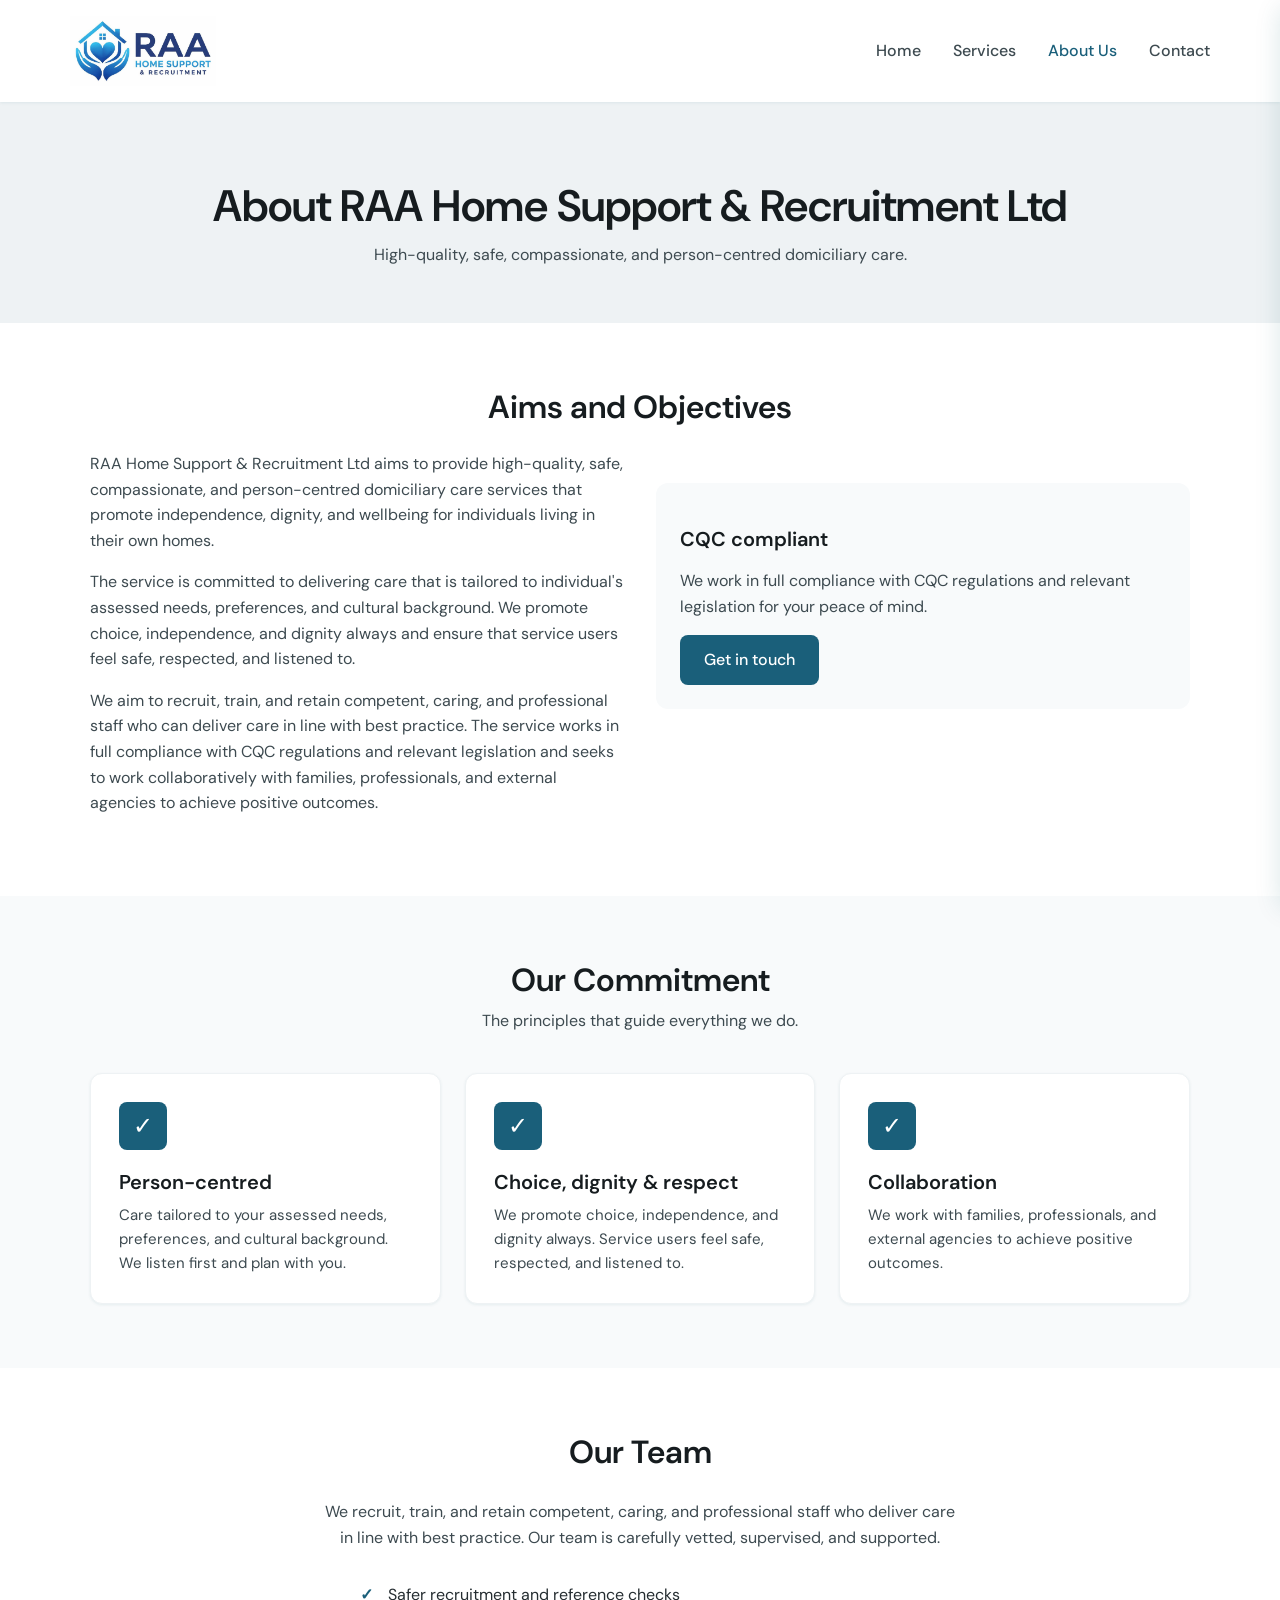
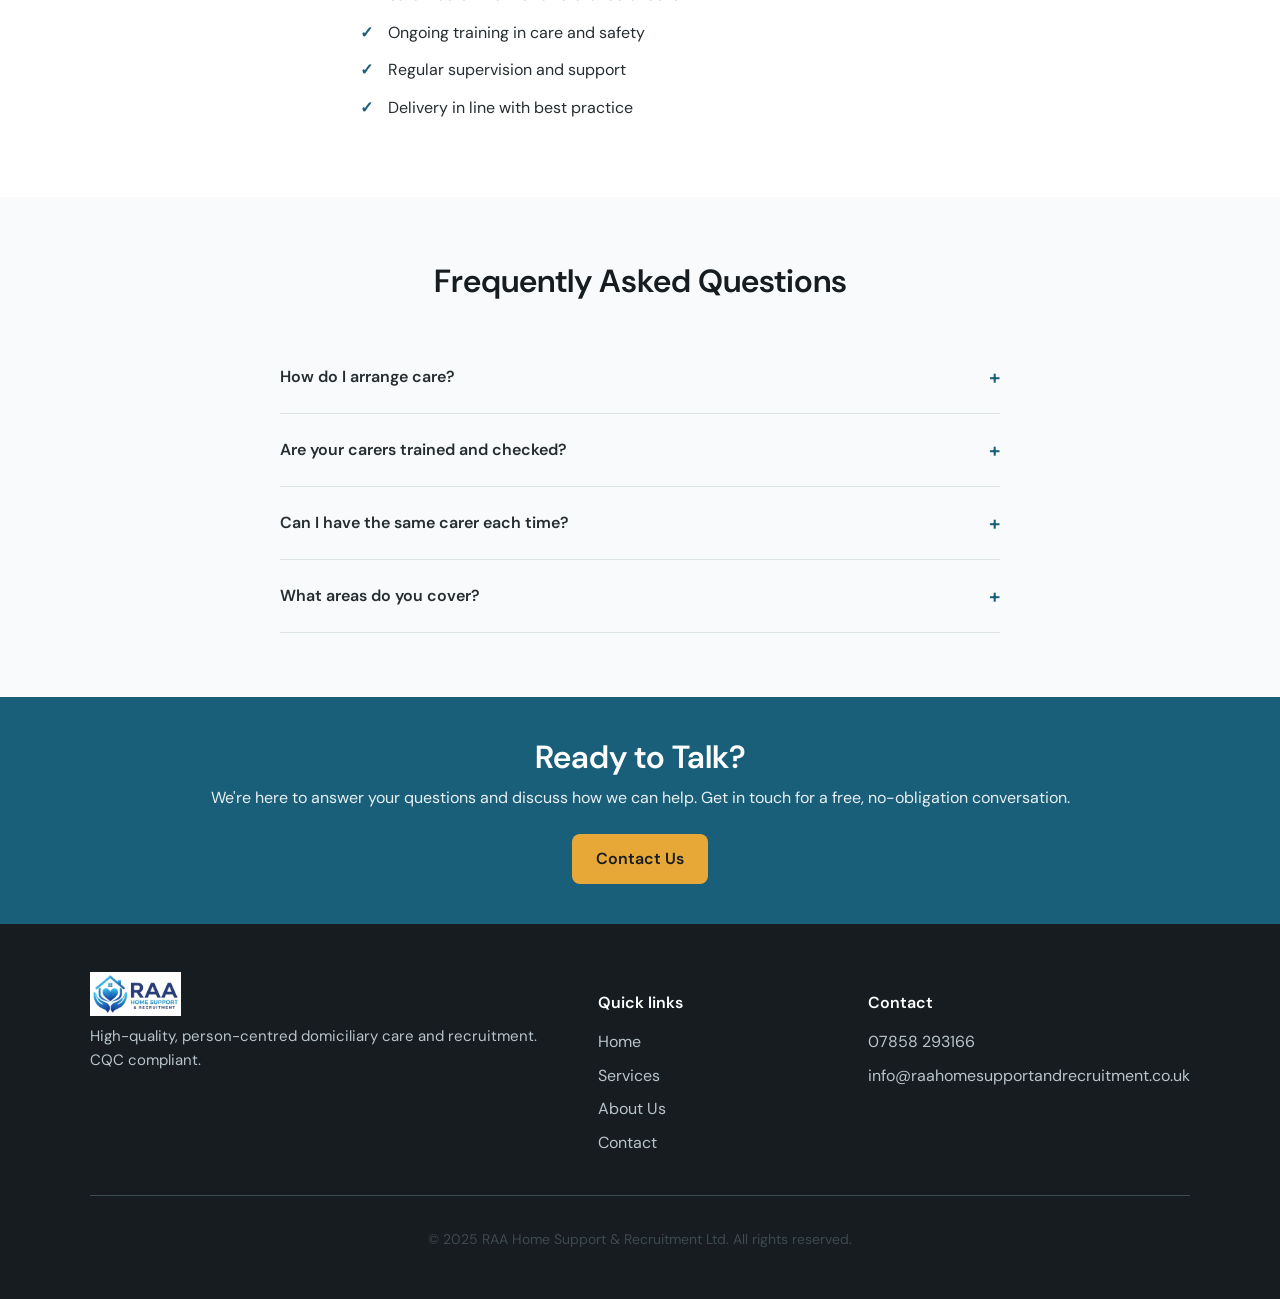
==== about.html @ 4ff9f817 "Initial project upload" ====
<!DOCTYPE html>
<html lang="en">
<head>
  <meta charset="UTF-8">
  <meta name="viewport" content="width=device-width, initial-scale=1.0">
  <meta name="description" content="About RAA Home Support & Recruitment Ltd: our aims, objectives, and commitment to high-quality, person-centred domiciliary care and CQC compliance.">
  <title>About Us | RAA Home Support &amp; Recruitment Ltd</title>
  <link rel="preconnect" href="https://fonts.googleapis.com">
  <link rel="preconnect" href="https://fonts.gstatic.com" crossorigin>
  <link href="https://fonts.googleapis.com/css2?family=DM+Sans:ital,opsz,wght@0,9..40,400;0,9..40,500;0,9..40,600;0,9..40,700;1,9..40,400&display=swap" rel="stylesheet">
  <link rel="stylesheet" href="css/styles.css">
</head>
<body>
  <header class="site-header">
    <div class="container header-inner">
      <a href="index.html" class="logo-link"><img src="assets/logo.png" alt="RAA Home Support &amp; Recruitment Ltd" class="logo-img"></a>
      <nav class="nav-desktop">
        <ul>
          <li><a href="index.html">Home</a></li>
          <li><a href="services.html">Services</a></li>
          <li><a href="about.html" class="active">About Us</a></li>
          <li><a href="contact.html">Contact</a></li>
        </ul>
      </nav>
      <button class="nav-toggle" id="navToggle" aria-label="Open menu">
        <span aria-hidden="true">☰</span>
      </button>
    </div>
    <div class="overlay" id="overlay" aria-hidden="true"></div>
    <nav class="nav-mobile" id="navMobile" aria-label="Mobile menu">
      <button class="nav-mobile-close" id="navClose" aria-label="Close menu">×</button>
      <ul>
        <li><a href="index.html">Home</a></li>
        <li><a href="services.html">Services</a></li>
        <li><a href="about.html">About Us</a></li>
        <li><a href="contact.html">Contact</a></li>
      </ul>
    </nav>
  </header>

  <main>
    <section class="page-hero">
      <div class="container">
        <h1>About RAA Home Support &amp; Recruitment Ltd</h1>
        <p>High-quality, safe, compassionate, and person-centred domiciliary care.</p>
      </div>
    </section>

    <section class="section" id="aims-objectives">
      <div class="container">
        <h2 class="text-center" style="margin-bottom: 1.5rem;">Aims and Objectives</h2>
        <div class="two-col">
          <div>
            <p>RAA Home Support &amp; Recruitment Ltd aims to provide high-quality, safe, compassionate, and person-centred domiciliary care services that promote independence, dignity, and wellbeing for individuals living in their own homes.</p>
            <p>The service is committed to delivering care that is tailored to individual's assessed needs, preferences, and cultural background. We promote choice, independence, and dignity always and ensure that service users feel safe, respected, and listened to.</p>
            <p>We aim to recruit, train, and retain competent, caring, and professional staff who can deliver care in line with best practice. The service works in full compliance with CQC regulations and relevant legislation and seeks to work collaboratively with families, professionals, and external agencies to achieve positive outcomes.</p>
          </div>
          <div class="contact-info-card">
            <h3>CQC compliant</h3>
            <p>We work in full compliance with CQC regulations and relevant legislation for your peace of mind.</p>
            <a href="contact.html" class="btn btn--primary" style="margin-top: 0.5rem;">Get in touch</a>
          </div>
        </div>
      </div>
    </section>

    <section class="section section--alt">
      <div class="container">
        <div class="section-title">
          <h2>Our Commitment</h2>
          <p>The principles that guide everything we do.</p>
        </div>
        <div class="card-grid card-grid--3">
          <div class="card">
            <div class="card-icon" aria-hidden="true">✓</div>
            <h3>Person-centred</h3>
            <p>Care tailored to your assessed needs, preferences, and cultural background. We listen first and plan with you.</p>
          </div>
          <div class="card">
            <div class="card-icon" aria-hidden="true">✓</div>
            <h3>Choice, dignity &amp; respect</h3>
            <p>We promote choice, independence, and dignity always. Service users feel safe, respected, and listened to.</p>
          </div>
          <div class="card">
            <div class="card-icon" aria-hidden="true">✓</div>
            <h3>Collaboration</h3>
            <p>We work with families, professionals, and external agencies to achieve positive outcomes.</p>
          </div>
        </div>
      </div>
    </section>

    <section class="section">
      <div class="container">
        <h2 class="text-center">Our Team</h2>
        <p class="text-center" style="max-width: 640px; margin: 0 auto 2rem;">We recruit, train, and retain competent, caring, and professional staff who deliver care in line with best practice. Our team is carefully vetted, supervised, and supported.</p>
        <ul class="list-check" style="max-width: 560px; margin: 0 auto;">
          <li>Safer recruitment and reference checks</li>
          <li>Ongoing training in care and safety</li>
          <li>Regular supervision and support</li>
          <li>Delivery in line with best practice</li>
        </ul>
      </div>
    </section>

    <section class="section section--alt">
      <div class="container">
        <div class="section-title">
          <h2>Frequently Asked Questions</h2>
        </div>
        <div class="faq-list">
          <details class="faq-item">
            <summary>How do I arrange care?</summary>
            <div>Get in touch by phone or our contact form. We'll have a conversation about your needs and, if you wish, arrange a visit to discuss a care plan and costs. There's no obligation.</div>
          </details>
          <details class="faq-item">
            <summary>Are your carers trained and checked?</summary>
            <div>Yes. We recruit, train, and retain competent staff using safer recruitment practices. We are a registered provider and work in full compliance with CQC regulations.</div>
          </details>
          <details class="faq-item">
            <summary>Can I have the same carer each time?</summary>
            <div>We aim to provide consistent carers wherever possible so you can build a relationship and feel comfortable. We'll discuss this when we plan your care.</div>
          </details>
          <details class="faq-item">
            <summary>What areas do you cover?</summary>
            <div>Please contact us to confirm whether we cover your area. We'll let you know and, if we do, we can arrange a visit or call to discuss your needs.</div>
          </details>
        </div>
      </div>
    </section>

    <section class="cta-strip">
      <div class="container">
        <h2>Ready to Talk?</h2>
        <p>We're here to answer your questions and discuss how we can help. Get in touch for a free, no-obligation conversation.</p>
        <a href="contact.html" class="btn btn--accent">Contact Us</a>
      </div>
    </section>
  </main>

  <footer class="site-footer">
    <div class="container">
      <div class="footer-grid">
        <div class="footer-brand">
          <a href="index.html" class="logo-link"><img src="assets/logo.png" alt="RAA Home Support &amp; Recruitment Ltd" class="logo-img footer-logo"></a>
          <p>High-quality, person-centred domiciliary care and recruitment. CQC compliant.</p>
        </div>
        <div class="footer-nav">
          <h4>Quick links</h4>
          <ul>
            <li><a href="index.html">Home</a></li>
            <li><a href="services.html">Services</a></li>
            <li><a href="about.html">About Us</a></li>
            <li><a href="contact.html">Contact</a></li>
          </ul>
        </div>
        <div class="footer-nav">
          <h4>Contact</h4>
          <ul>
            <li><a href="tel:+447858293166">07858 293166</a></li>
            <li><a href="mailto:info@raahomesupportandrecruitment.co.uk">info@raahomesupportandrecruitment.co.uk</a></li>
          </ul>
        </div>
      </div>
      <div class="footer-bottom">
        <p>&copy; 2025 RAA Home Support &amp; Recruitment Ltd. All rights reserved.</p>
      </div>
    </div>
  </footer>

  <script src="js/main.js"></script>
</body>
</html>
---- css/styles.css ----
/* RAA Home Support & Recruitment Ltd - Professional Care Company Website */
:root {
  --color-primary: #1a5f7a;
  --color-primary-light: #2a7a98;
  --color-primary-dark: #0f4154;
  --color-accent: #e8a838;
  --color-accent-light: #f5c76b;
  --color-neutral-50: #f8fafb;
  --color-neutral-100: #eef2f4;
  --color-neutral-200: #dce4e8;
  --color-neutral-300: #b8c5cc;
  --color-neutral-600: #5a6b73;
  --color-neutral-700: #3d4a50;
  --color-neutral-800: #252d31;
  --color-neutral-900: #161c1f;
  --color-white: #ffffff;
  --font-heading: 'DM Sans', -apple-system, BlinkMacSystemFont, sans-serif;
  --font-body: 'DM Sans', -apple-system, BlinkMacSystemFont, sans-serif;
  --shadow-sm: 0 1px 3px rgba(13, 92, 99, 0.08);
  --shadow-md: 0 4px 12px rgba(13, 92, 99, 0.12);
  --shadow-lg: 0 8px 24px rgba(13, 92, 99, 0.14);
  --radius: 8px;
  --radius-lg: 12px;
  --transition: 0.2s ease;
}

*,
*::before,
*::after {
  box-sizing: border-box;
}

html {
  scroll-behavior: smooth;
}

body {
  margin: 0;
  font-family: var(--font-body);
  font-size: 1rem;
  line-height: 1.6;
  color: var(--color-neutral-800);
  background: var(--color-white);
}

img {
  max-width: 100%;
  height: auto;
  display: block;
}

a {
  color: var(--color-primary);
  text-decoration: none;
  transition: color var(--transition);
}

a:hover {
  color: var(--color-primary-dark);
}

/* Typography */
h1, h2, h3, h4 {
  font-family: var(--font-heading);
  font-weight: 600;
  line-height: 1.25;
  color: var(--color-neutral-900);
}

h1 { font-size: clamp(1.875rem, 4vw, 2.75rem); }
h2 { font-size: clamp(1.5rem, 3vw, 2rem); margin-top: 0; }
h3 { font-size: 1.25rem; }

p {
  margin: 0 0 1rem;
  color: var(--color-neutral-700);
}

/* Layout */
.container {
  width: 100%;
  max-width: 1140px;
  margin: 0 auto;
  padding: 0 1.25rem;
}

.section {
  padding: 4rem 0;
}

.section--alt {
  background: var(--color-neutral-50);
}

.section-title {
  text-align: center;
  margin-bottom: 2.5rem;
}

.section-title h2 {
  margin-bottom: 0.5rem;
}

.section-title p {
  max-width: 560px;
  margin-left: auto;
  margin-right: auto;
}

/* Header & Navigation */
.site-header {
  position: sticky;
  top: 0;
  z-index: 100;
  background: var(--color-white);
  box-shadow: var(--shadow-sm);
}

.header-inner {
  display: flex;
  align-items: center;
  justify-content: space-between;
  padding: 1rem 0;
  gap: 1rem;
}

.logo-link {
  display: flex;
  align-items: center;
}

.logo-img {
  height: 70px;
  width: auto;
  object-fit: contain;
}

.logo {
  font-size: 1.5rem;
  font-weight: 700;
  color: var(--color-primary);
  letter-spacing: -0.02em;
}

.logo span {
  color: var(--color-accent);
}

.nav-desktop {
  display: none;
}

.nav-desktop ul {
  list-style: none;
  margin: 0;
  padding: 0;
  display: flex;
  gap: 2rem;
}

.nav-desktop a {
  color: var(--color-neutral-700);
  font-weight: 500;
}

.nav-desktop a:hover,
.nav-desktop a.active {
  color: var(--color-primary);
}

.nav-toggle {
  background: none;
  border: none;
  padding: 0.5rem;
  cursor: pointer;
  color: var(--color-neutral-700);
  font-size: 1.5rem;
  line-height: 1;
}

.nav-mobile {
  position: fixed;
  top: 0;
  right: 0;
  width: 280px;
  max-width: 85vw;
  height: 100vh;
  background: var(--color-white);
  box-shadow: var(--shadow-lg);
  padding: 2rem;
  transform: translateX(100%);
  transition: transform var(--transition);
  z-index: 200;
}

.nav-mobile.open {
  transform: translateX(0);
}

.nav-mobile ul {
  list-style: none;
  margin: 0;
  padding: 0;
}

.nav-mobile li {
  border-bottom: 1px solid var(--color-neutral-100);
}

.nav-mobile a {
  display: block;
  padding: 1rem 0;
  color: var(--color-neutral-800);
  font-weight: 500;
}

.nav-mobile-close {
  position: absolute;
  top: 1rem;
  right: 1rem;
  background: none;
  border: none;
  font-size: 1.5rem;
  cursor: pointer;
  color: var(--color-neutral-600);
}

.overlay {
  position: fixed;
  inset: 0;
  background: rgba(0,0,0,0.4);
  opacity: 0;
  visibility: hidden;
  transition: opacity var(--transition), visibility var(--transition);
  z-index: 199;
}

.overlay.open {
  opacity: 1;
  visibility: visible;
}

@media (min-width: 768px) {
  .nav-desktop { display: flex; }
  .nav-toggle { display: none; }
}

/* Buttons */
.btn {
  display: inline-flex;
  align-items: center;
  justify-content: center;
  padding: 0.75rem 1.5rem;
  font-family: var(--font-body);
  font-size: 1rem;
  font-weight: 600;
  border-radius: var(--radius);
  border: none;
  cursor: pointer;
  transition: background var(--transition), color var(--transition), box-shadow var(--transition);
}

.btn--primary {
  background: var(--color-primary);
  color: var(--color-white);
}

.btn--primary:hover {
  background: var(--color-primary-dark);
  box-shadow: var(--shadow-md);
}

.btn--accent {
  background: var(--color-accent);
  color: var(--color-neutral-900);
}

.btn--accent:hover {
  background: var(--color-accent-light);
}

.btn--outline {
  background: transparent;
  color: var(--color-primary);
  border: 2px solid var(--color-primary);
}

.btn--outline:hover {
  background: var(--color-primary);
  color: var(--color-white);
}

/* Hero */
.hero {
  background: linear-gradient(135deg, var(--color-primary-dark) 0%, var(--color-primary) 50%, var(--color-primary-light) 100%);
  color: var(--color-white);
  padding: 4rem 0 5rem;
  text-align: center;
}

.hero h1 {
  color: var(--color-white);
  margin-bottom: 1rem;
}

.hero p {
  font-size: 1.125rem;
  max-width: 560px;
  margin: 0 auto 2rem;
  color: rgba(255,255,255,0.92);
}

.hero .btn {
  margin: 0 0.5rem 0.5rem 0;
}

/* Cards */
.card-grid {
  display: grid;
  gap: 1.5rem;
}

@media (min-width: 640px) {
  .card-grid { grid-template-columns: repeat(2, 1fr); }
}

@media (min-width: 960px) {
  .card-grid--3 { grid-template-columns: repeat(3, 1fr); }
  .card-grid--4 { grid-template-columns: repeat(4, 1fr); }
}

.card {
  background: var(--color-white);
  border-radius: var(--radius-lg);
  box-shadow: var(--shadow-sm);
  padding: 1.75rem;
  transition: box-shadow var(--transition), transform var(--transition);
  border: 1px solid var(--color-neutral-100);
}

.card:hover {
  box-shadow: var(--shadow-md);
}

.card-icon {
  width: 48px;
  height: 48px;
  border-radius: var(--radius);
  background: var(--color-primary);
  color: var(--color-white);
  display: flex;
  align-items: center;
  justify-content: center;
  font-size: 1.5rem;
  margin-bottom: 1rem;
}

.card h3 {
  margin-bottom: 0.5rem;
}

.card p {
  margin: 0;
  font-size: 0.9375rem;
}

/* CTA strip */
.cta-strip {
  background: var(--color-primary);
  color: var(--color-white);
  padding: 2.5rem 0;
  text-align: center;
}

.cta-strip h2 {
  color: var(--color-white);
  margin-bottom: 0.5rem;
}

.cta-strip p {
  margin: 0 0 1.5rem;
  color: rgba(255,255,255,0.9);
}

/* Footer */
.site-footer {
  background: var(--color-neutral-900);
  color: var(--color-neutral-300);
  padding: 3rem 0 2rem;
}

.footer-grid {
  display: grid;
  gap: 2rem;
  margin-bottom: 2rem;
}

@media (min-width: 640px) {
  .footer-grid { grid-template-columns: repeat(2, 1fr); }
}

@media (min-width: 960px) {
  .footer-grid { grid-template-columns: 2fr 1fr 1fr; }
}

.footer-logo {
  height: 44px;
}

.footer-brand .logo {
  color: var(--color-white);
}

.footer-brand p {
  margin: 0.5rem 0 0;
  font-size: 0.9375rem;
  color: var(--color-neutral-300);
}

.footer-nav h4 {
  color: var(--color-white);
  font-size: 1rem;
  margin-bottom: 1rem;
}

.footer-nav ul {
  list-style: none;
  margin: 0;
  padding: 0;
}

.footer-nav li {
  margin-bottom: 0.5rem;
}

.footer-nav a {
  color: var(--color-neutral-300);
}

.footer-nav a:hover {
  color: var(--color-white);
}

.footer-bottom {
  padding-top: 2rem;
  border-top: 1px solid var(--color-neutral-700);
  text-align: center;
  font-size: 0.875rem;
  color: var(--color-neutral-600);
}

/* Page headers */
.page-hero {
  background: var(--color-neutral-100);
  padding: 2.5rem 0;
  text-align: center;
}

.page-hero h1 {
  margin-bottom: 0.5rem;
}

/* Forms */
.form-group {
  margin-bottom: 1.25rem;
}

.form-group label {
  display: block;
  font-weight: 500;
  margin-bottom: 0.375rem;
  color: var(--color-neutral-800);
}

.form-group input,
.form-group textarea,
.form-group select {
  width: 100%;
  padding: 0.75rem 1rem;
  font-family: var(--font-body);
  font-size: 1rem;
  border: 1px solid var(--color-neutral-200);
  border-radius: var(--radius);
  transition: border-color var(--transition);
}

.form-group input:focus,
.form-group textarea:focus {
  outline: none;
  border-color: var(--color-primary);
}

.form-group textarea {
  min-height: 140px;
  resize: vertical;
}

.contact-form {
  max-width: 520px;
  margin: 0 auto;
}

/* Two-column layout */
.two-col {
  display: grid;
  gap: 2rem;
  align-items: start;
}

@media (min-width: 768px) {
  .two-col { grid-template-columns: 1fr 1fr; }
}

/* List with checkmarks */
.list-check {
  list-style: none;
  margin: 0;
  padding: 0;
}

.list-check li {
  position: relative;
  padding-left: 1.75rem;
  margin-bottom: 0.75rem;
}

.list-check li::before {
  content: "✓";
  position: absolute;
  left: 0;
  color: var(--color-primary);
  font-weight: 700;
}

/* FAQ */
.faq-list {
  max-width: 720px;
  margin: 0 auto;
}

.faq-item {
  border-bottom: 1px solid var(--color-neutral-200);
}

.faq-item summary {
  padding: 1.25rem 0;
  font-weight: 600;
  cursor: pointer;
  list-style: none;
  display: flex;
  justify-content: space-between;
  align-items: center;
  gap: 1rem;
}

.faq-item summary::-webkit-details-marker {
  display: none;
}

.faq-item summary::after {
  content: "+";
  font-size: 1.25rem;
  color: var(--color-primary);
}

.faq-item[open] summary::after {
  content: "−";
}

.faq-item div {
  padding-bottom: 1.25rem;
  color: var(--color-neutral-700);
}

/* Contact info block */
.contact-info-card {
  background: var(--color-neutral-50);
  border-radius: var(--radius-lg);
  padding: 1.5rem;
  margin-top: 2rem;
}

.contact-info-card h3 {
  margin-bottom: 1rem;
}

.contact-info-card p {
  margin: 0 0 0.5rem;
}

.contact-info-card a {
  font-weight: 500;
}

/* Utility */
.text-center { text-align: center; }
.mt-0 { margin-top: 0; }
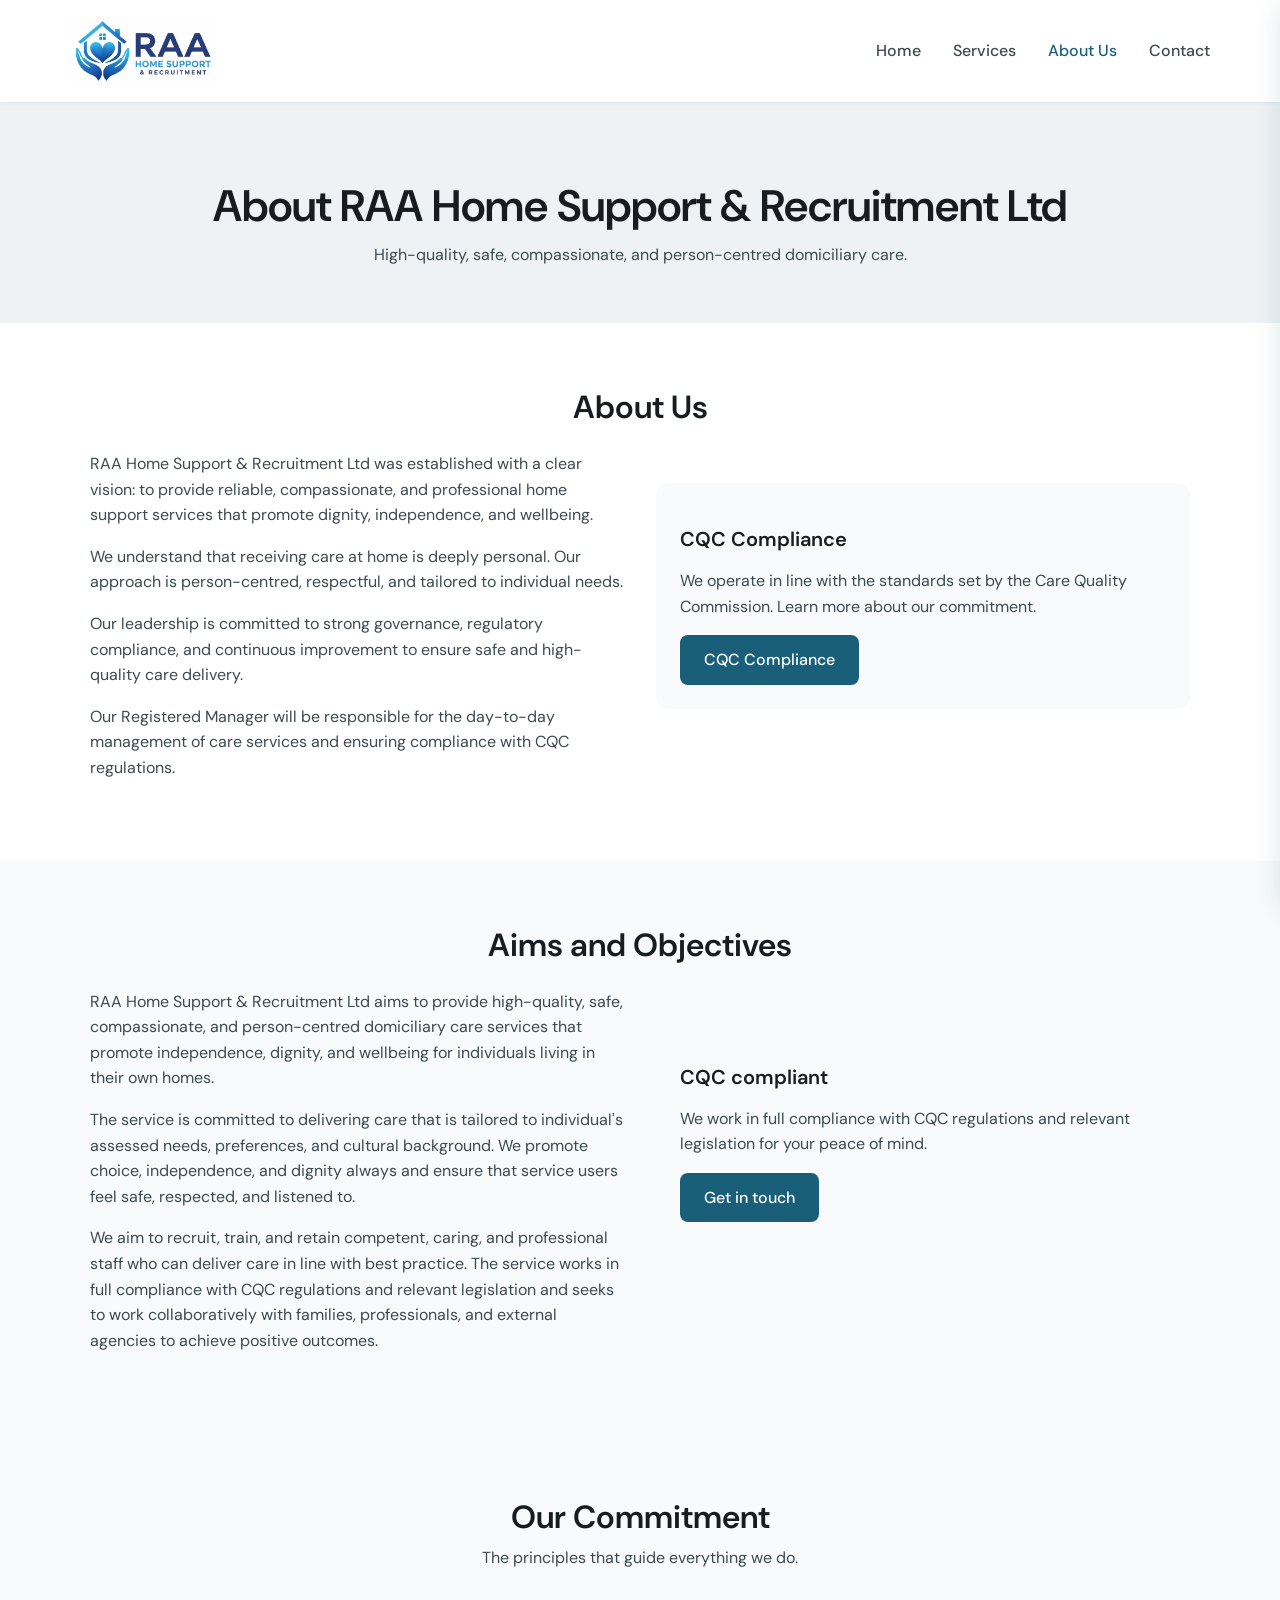
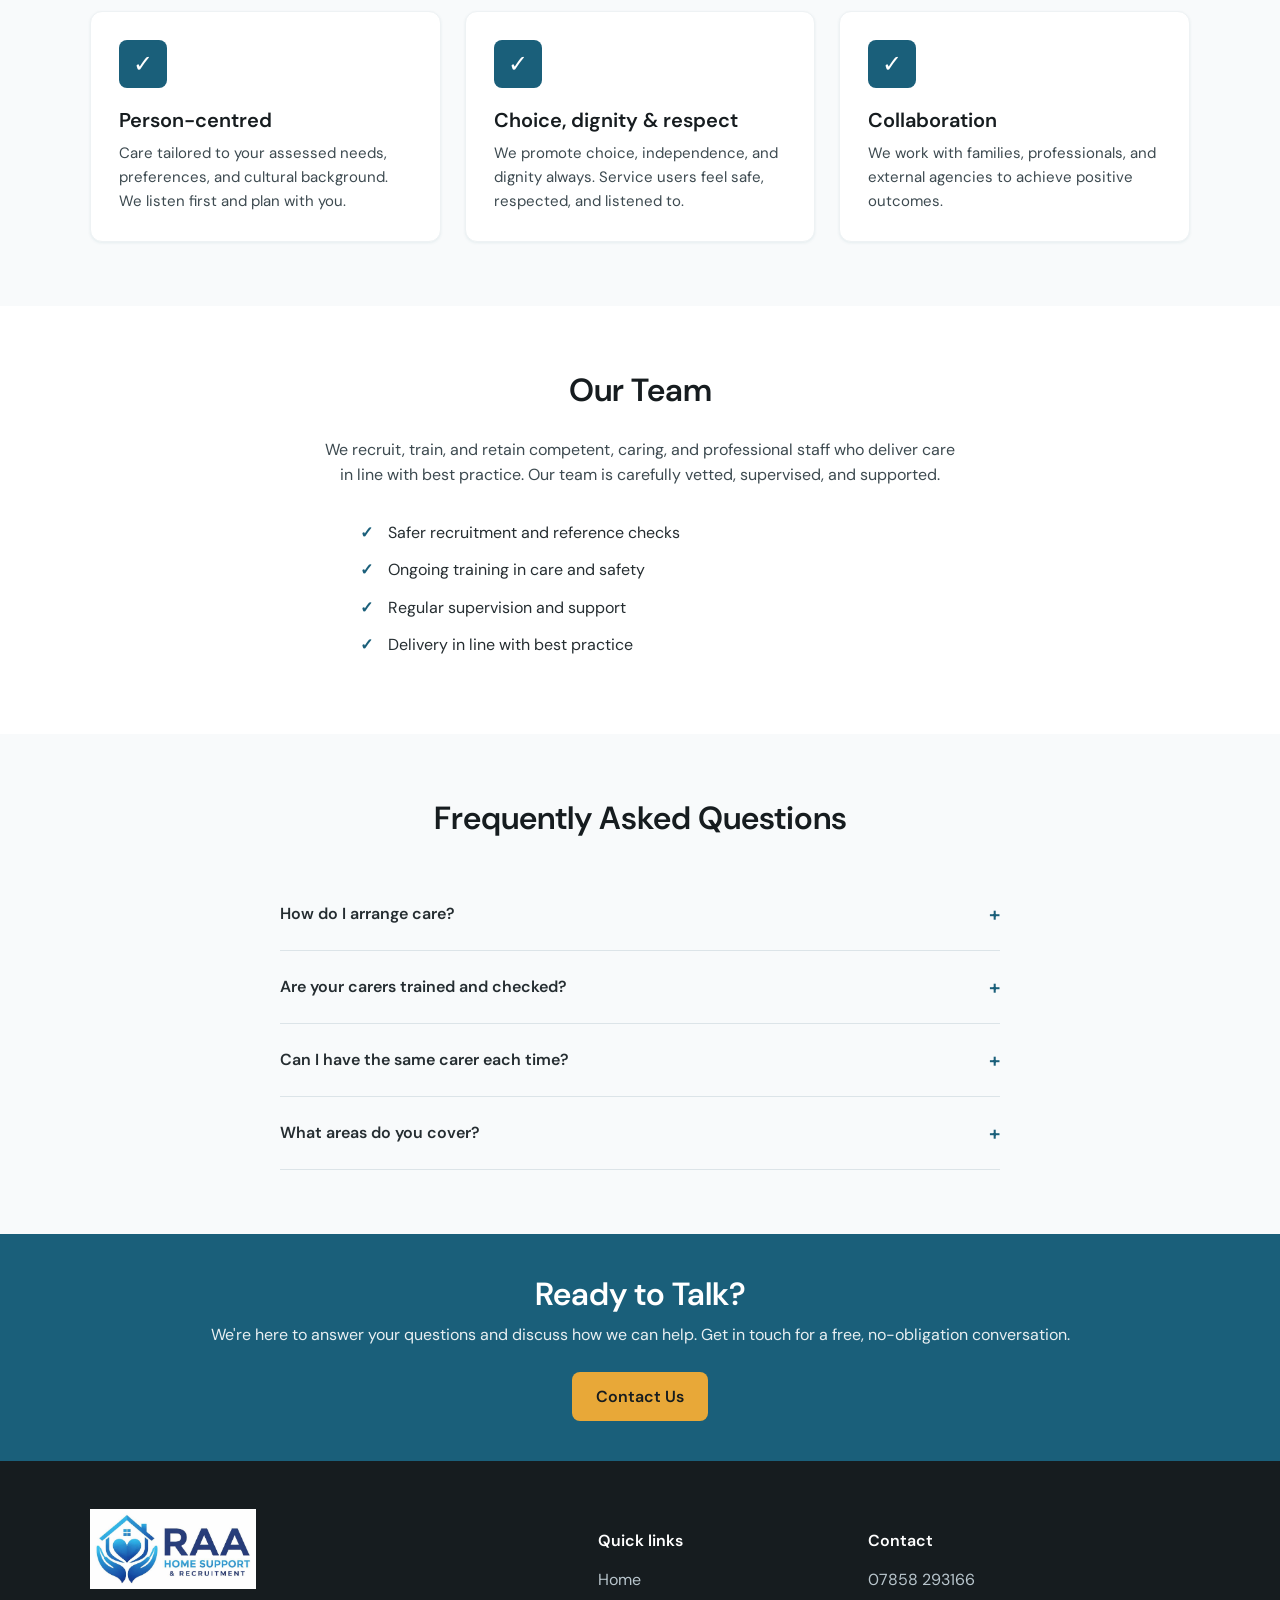
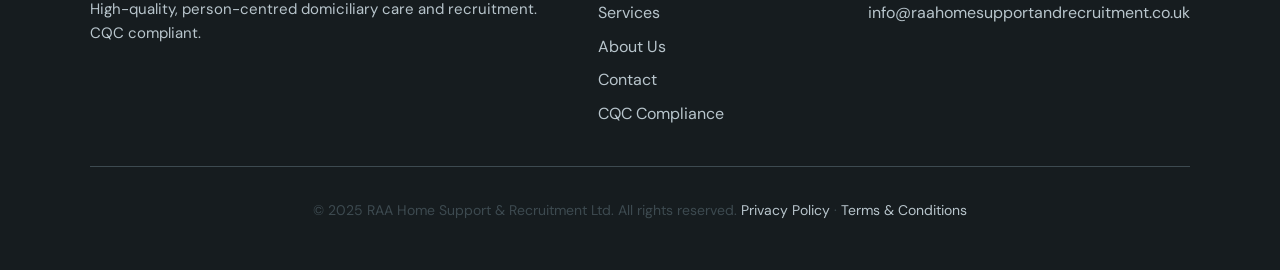
==== commit a59fd8f0: "Refined page content and added updated branding assets" ====
--- a/about.html
+++ b/about.html
@@ -4,6 +4,7 @@
   <meta charset="UTF-8">
   <meta name="viewport" content="width=device-width, initial-scale=1.0">
   <meta name="description" content="About RAA Home Support & Recruitment Ltd: our aims, objectives, and commitment to high-quality, person-centred domiciliary care and CQC compliance.">
+  <link rel="icon" href="assets/loggggg.png" type="image/png">
   <title>About Us | RAA Home Support &amp; Recruitment Ltd</title>
   <link rel="preconnect" href="https://fonts.googleapis.com">
   <link rel="preconnect" href="https://fonts.gstatic.com" crossorigin>
@@ -13,7 +14,7 @@
 <body>
   <header class="site-header">
     <div class="container header-inner">
-      <a href="index.html" class="logo-link"><img src="assets/logo.png" alt="RAA Home Support &amp; Recruitment Ltd" class="logo-img"></a>
+      <a href="index.html" class="logo-link"><img src="assets/raaaaaaaa.jpeg" alt="RAA Home Support &amp; Recruitment Ltd" class="logo-img"></a>
       <nav class="nav-desktop">
         <ul>
           <li><a href="index.html">Home</a></li>
@@ -46,7 +47,26 @@
       </div>
     </section>
 
-    <section class="section" id="aims-objectives">
+    <section class="section" id="about-us">
+      <div class="container">
+        <h2 class="text-center" style="margin-bottom: 1.5rem;">About Us</h2>
+        <div class="two-col">
+          <div>
+            <p>RAA Home Support &amp; Recruitment Ltd was established with a clear vision: to provide reliable, compassionate, and professional home support services that promote dignity, independence, and wellbeing.</p>
+            <p>We understand that receiving care at home is deeply personal. Our approach is person-centred, respectful, and tailored to individual needs.</p>
+            <p>Our leadership is committed to strong governance, regulatory compliance, and continuous improvement to ensure safe and high-quality care delivery.</p>
+            <p>Our Registered Manager will be responsible for the day-to-day management of care services and ensuring compliance with CQC regulations.</p>
+          </div>
+          <div class="contact-info-card">
+            <h3>CQC Compliance</h3>
+            <p>We operate in line with the standards set by the Care Quality Commission. Learn more about our commitment.</p>
+            <a href="cqc-compliance.html" class="btn btn--primary" style="margin-top: 0.5rem;">CQC Compliance</a>
+          </div>
+        </div>
+      </div>
+    </section>
+
+    <section class="section section--alt" id="aims-objectives">
       <div class="container">
         <h2 class="text-center" style="margin-bottom: 1.5rem;">Aims and Objectives</h2>
         <div class="two-col">
@@ -142,7 +162,7 @@
     <div class="container">
       <div class="footer-grid">
         <div class="footer-brand">
-          <a href="index.html" class="logo-link"><img src="assets/logo.png" alt="RAA Home Support &amp; Recruitment Ltd" class="logo-img footer-logo"></a>
+          <a href="index.html" class="logo-link"><img src="assets/raaaaaaaa.jpeg" alt="RAA Home Support &amp; Recruitment Ltd" class="logo-img footer-logo"></a>
           <p>High-quality, person-centred domiciliary care and recruitment. CQC compliant.</p>
         </div>
         <div class="footer-nav">
@@ -152,6 +172,7 @@
             <li><a href="services.html">Services</a></li>
             <li><a href="about.html">About Us</a></li>
             <li><a href="contact.html">Contact</a></li>
+            <li><a href="cqc-compliance.html">CQC Compliance</a></li>
           </ul>
         </div>
         <div class="footer-nav">
@@ -163,7 +184,7 @@
         </div>
       </div>
       <div class="footer-bottom">
-        <p>&copy; 2025 RAA Home Support &amp; Recruitment Ltd. All rights reserved.</p>
+        <p>&copy; 2025 RAA Home Support &amp; Recruitment Ltd. All rights reserved. <a href="privacy.html">Privacy Policy</a> &middot; <a href="terms.html">Terms &amp; Conditions</a></p>
       </div>
     </div>
   </footer>
--- a/css/styles.css
+++ b/css/styles.css
@@ -404,7 +404,7 @@
 }
 
 .footer-logo {
-  height: 44px;
+  height: 80px;
 }
 
 .footer-brand .logo {
@@ -447,6 +447,14 @@
   text-align: center;
   font-size: 0.875rem;
   color: var(--color-neutral-600);
+}
+
+.footer-bottom a {
+  color: var(--color-neutral-300);
+}
+
+.footer-bottom a:hover {
+  color: var(--color-white);
 }
 
 /* Page headers */
@@ -592,6 +600,21 @@
   font-weight: 500;
 }
 
+/* Policy / Legal content */
+.policy-content h2 {
+  margin-top: 2rem;
+  margin-bottom: 0.75rem;
+  padding-bottom: 0.25rem;
+}
+
+.policy-content h2:first-of-type {
+  margin-top: 0;
+}
+
+.policy-content ul {
+  margin-bottom: 1rem;
+}
+
 /* Utility */
 .text-center { text-align: center; }
 .mt-0 { margin-top: 0; }
